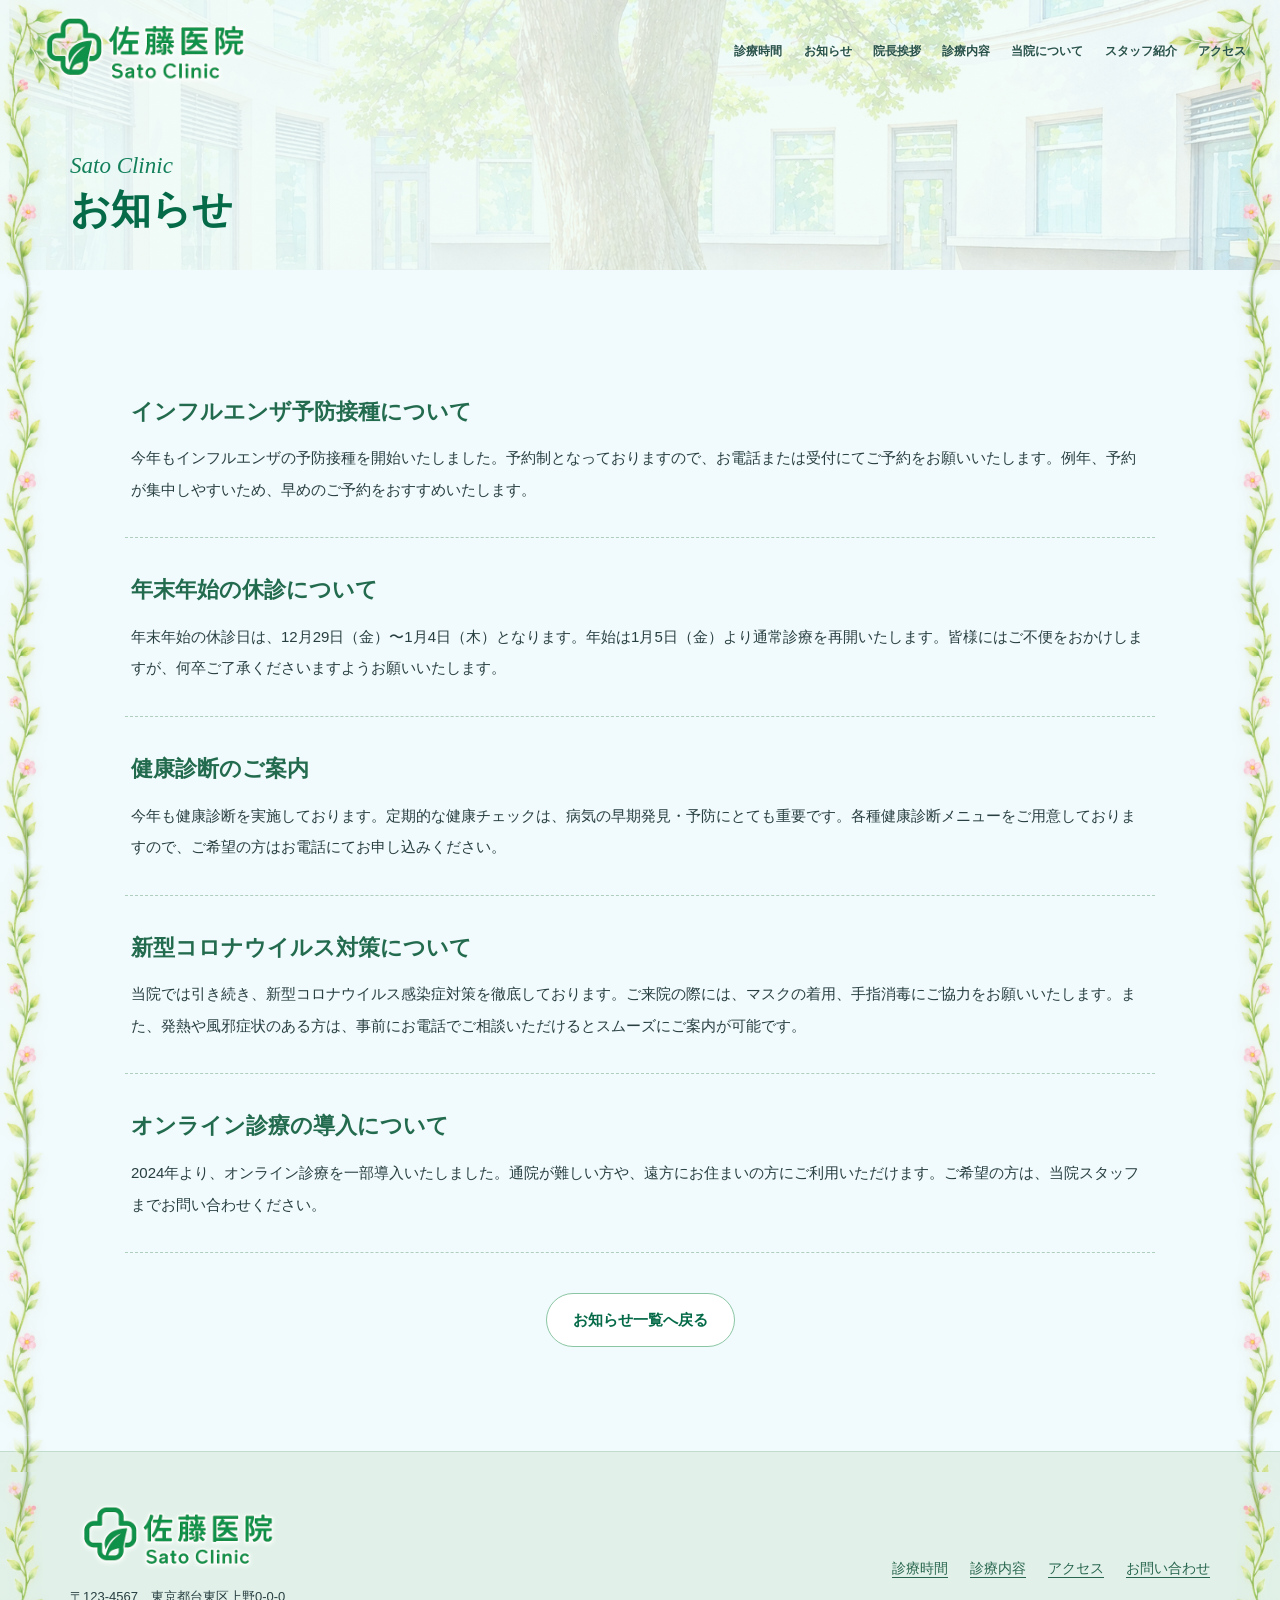
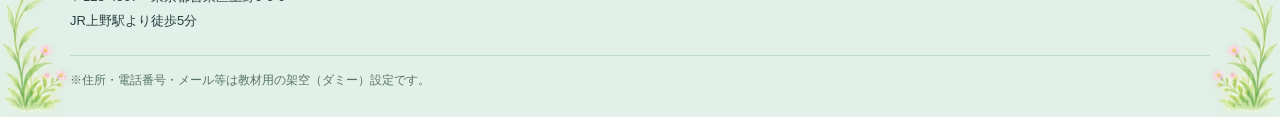
==== news.html @ 8401944d "画像の変更" ====
<!DOCTYPE html><html lang="ja"><head><meta charset="UTF-8"><meta name="viewport" content="width=device-width, initial-scale=1"><meta name="description" content="佐藤医院からのお知らせ"><title>お知らせ | 佐藤医院</title><link rel="icon" href="assets/images/clinic-logo.png" type="image/png"><link rel="stylesheet" href="css/style.css"><script src="js/main.js" defer></script></head>
<body class="page-news"><a class="skip-link" href="#main">本文へ移動</a>
<!-- ページ外側の装飾。左側の画像3枚を使用し、右側はCSSで左右反転しています。 -->
<div class="side-botanical side-botanical--left" aria-hidden="true">
  <img class="side-botanical__top" src="assets/images/side-vine-top.png" alt="">
  <span class="side-botanical__repeat"></span>
  <img class="side-botanical__bottom" src="assets/images/side-vine-bottom.png" alt="">
</div>
<div class="side-botanical side-botanical--right" aria-hidden="true">
  <img class="side-botanical__top" src="assets/images/side-vine-top.png" alt="">
  <span class="side-botanical__repeat"></span>
  <img class="side-botanical__bottom" src="assets/images/side-vine-bottom.png" alt="">
</div>
<!-- ヘッダー：名称・ナビゲーション -->
<header class="site-header" id="top">
 <div class="site-header__inner">
  <a class="brand brand--image" href="index.html#top" aria-label="佐藤医院 トップへ"><img src="assets/images/clinic-logo.png" width="500" height="150" alt="佐藤医院 Sato Clinic"></a>
  <button class="menu-toggle" type="button" aria-label="メニューを開く" aria-expanded="false" aria-controls="primary-navigation"><span></span><span></span><span></span></button>
  <nav class="primary-navigation" id="primary-navigation" aria-label="メインナビゲーション">
   <ul><li><a href="index.html#hours">診療時間</a></li>
<li><a href="index.html#news">お知らせ</a></li>
<li><a href="index.html#greeting">院長挨拶</a></li>
<li><a href="index.html#services">診療内容</a></li>
<li><a href="index.html#about">当院について</a></li>
<li><a href="index.html#staff">スタッフ紹介</a></li>
<li><a href="index.html#access">アクセス</a></li></ul>
  </nav>
 </div>
</header>
<main id="main"><div class="subpage-hero"><div class="container"><p class="subpage-hero__eyebrow">Sato Clinic</p><h1>お知らせ</h1></div></div><section class="section"><div class="container container--narrow"><article class="news-article" id="influenza"><h2>インフルエンザ予防接種について</h2><p>今年もインフルエンザの予防接種を開始いたしました。予約制となっておりますので、お電話または受付にてご予約をお願いいたします。例年、予約が集中しやすいため、早めのご予約をおすすめいたします。</p></article>
<article class="news-article" id="winter-holidays"><h2>年末年始の休診について</h2><p>年末年始の休診日は、12月29日（金）〜1月4日（木）となります。年始は1月5日（金）より通常診療を再開いたします。皆様にはご不便をおかけしますが、何卒ご了承くださいますようお願いいたします。</p></article>
<article class="news-article" id="health-checkup"><h2>健康診断のご案内</h2><p>今年も健康診断を実施しております。定期的な健康チェックは、病気の早期発見・予防にとても重要です。各種健康診断メニューをご用意しておりますので、ご希望の方はお電話にてお申し込みください。</p></article>
<article class="news-article" id="covid-19"><h2>新型コロナウイルス対策について</h2><p>当院では引き続き、新型コロナウイルス感染症対策を徹底しております。ご来院の際には、マスクの着用、手指消毒にご協力をお願いいたします。また、発熱や風邪症状のある方は、事前にお電話でご相談いただけるとスムーズにご案内が可能です。</p></article>
<article class="news-article" id="online-care"><h2>オンライン診療の導入について</h2><p>2024年より、オンライン診療を一部導入いたしました。通院が難しい方や、遠方にお住まいの方にご利用いただけます。ご希望の方は、当院スタッフまでお問い合わせください。</p></article><p class="back-link"><a href="index.html#news">お知らせ一覧へ戻る</a></p></div></section></main><!-- フッター：医院連絡先 -->
<footer class="site-footer"><div class="site-footer__inner">
  <div class="site-footer__brand"><a class="brand brand--image" href="index.html#top" aria-label="佐藤医院 トップへ"><img src="assets/images/clinic-logo.png" width="500" height="150" alt="佐藤医院 Sato Clinic"></a><p>〒123-4567　東京都台東区上野0-0-0</p><p>JR上野駅より徒歩5分</p></div>
  <div class="site-footer__links"><a href="index.html#hours">診療時間</a><a href="index.html#services">診療内容</a><a href="index.html#access">アクセス</a><a href="index.html#contact">お問い合わせ</a></div>
 </div><p class="dummy-note">※住所・電話番号・メール等は教材用の架空（ダミー）設定です。</p></footer></body></html>
---- css/style.css ----
/* =====================================================
   佐藤医院｜トップページ共通スタイル
   テーマ色や余白は :root の変数を変更してください。
   装飾は背景／擬似要素として本文レイアウトから分離しています。
   ===================================================== */

:root {
  /* カラー */
  --color-bg: #f1fafc;
  --color-white: #ffffff;
  --color-text: #283f41;
  --color-muted: #55696c;
  --color-green: #11865e;
  --color-green-deep: #056a48;
  --color-green-soft: #d4ebde;
  --color-pink: #f6d9df;
  --color-lavender: #e5def1;
  --color-border: #daeae5;
  /* 幅・間隔 */
  --content-width: 1140px;
  --narrow-width: 1030px;
  --side-padding: clamp(23px, 4.8vw, 64px);
  --section-space: clamp(66px, 7vw, 104px);
  --radius-lg: 27px;
  --radius-md: 18px;
  /* フォント */
  --font-body: "Hiragino Kaku Gothic ProN", "Hiragino Sans", "Yu Gothic", "Meiryo", sans-serif;
  --font-size-body: clamp(15px, 1.1vw, 16px);
  --font-size-heading: clamp(24px, 2.3vw, 31px);
}

*, *::before, *::after {box-sizing: border-box;}
html {scroll-behavior: smooth; scroll-padding-top: 85px;}
body {position:relative; margin: 0; background: var(--color-bg); color: var(--color-text); font-family: var(--font-body); font-size: var(--font-size-body); line-height: 1.85; overflow-x: clip;}
/* =====================================================
   左右装飾：素材3点を縦に連結し右側だけ mirror 表示
   右に別画像を指定する必要はありません。
   --border-art-width で表示幅、opacity で濃さを調整。
   ===================================================== */
.side-botanical {
  /* 参考画像の縦罫線と同じく葉・花が認識できる太さに調整。
     素材は右側に大きな透明余白があるため、実際の植物は表示幅の約3割。
     PCでは表示幅最大148px（植物部分約40px）、スマホでは48〜58px（植物部分約15px）。 */
  --border-art-width: clamp(44px, 10.2vw, 148px);
  position:absolute; top:0; bottom:0; left:0;
  width:var(--border-art-width);
  display:flex; flex-direction:column;
  z-index:5; opacity:.93; pointer-events:none;
}
.side-botanical--right {left:auto; right:0; transform:scaleX(-1);}
.side-botanical__top,.side-botanical__bottom {display:block; width:100%; height:auto; flex:none;}
.side-botanical__repeat {
  display:block; flex:1 1 0; min-height:0;
  background:url('../assets/images/side-vine-repeat.png') left top / 100% auto repeat-y;
}

a {color: inherit; text-underline-offset: 4px;}
a:hover {color: var(--color-green-deep);}
img {max-width:100%;height:auto;display:block;}
button {font: inherit;}
:focus-visible {outline: 3px solid #0d9e79;outline-offset: 4px;}
::selection {background:#bde9cc;}
.container {width:min(100% - (var(--side-padding) * 2), var(--content-width));margin-inline:auto;}
.container--narrow {max-width:var(--narrow-width);}
.skip-link {position:absolute;top:-80px;left:18px;padding:10px 16px;color:#fff;background:var(--color-green-deep);z-index:999;text-decoration:none;}
.skip-link:focus {top:8px;}

/* -----------------------------------------------------
   01 ヘッダー、ロゴ、ナビゲーション
   ----------------------------------------------------- */
.site-header {position:absolute;inset:0 0 auto 0;z-index:50;}
.site-header__inner {width:min(100% - 64px,1320px);margin-inline:auto;min-height:100px;display:flex;align-items:center;justify-content:space-between;gap:28px;}
.brand {display:inline-flex;align-items:center;gap:8px;text-decoration:none;flex:none;color:var(--color-green-deep);line-height:1.16;}
.brand img {width:58px;height:58px;filter:drop-shadow(0 1px 2px #ffffffd6);}
.brand__wordmark {display:flex;flex-direction:column;white-space:nowrap;}
.brand__wordmark strong {font-size:clamp(23px,2.3vw,31px);font-weight:800;letter-spacing:.075em;text-shadow:0 1px 3px #fff;}
.brand__wordmark small {font-family:Georgia,serif;color:var(--color-green);font-size:13px;letter-spacing:.03em;}
.primary-navigation ul {display:flex;align-items:center;gap:clamp(9px,1.35vw,21px);list-style:none;padding:0;margin:0;}
.primary-navigation a {font-size:clamp(12px,.93vw,14px);font-weight:700;color:#28524a;text-shadow:0 1px 4px #fffc;white-space:nowrap;text-decoration:none;padding:9px 2px;border-bottom:2px solid transparent;transition:color .2s,border-color .2s;}
.primary-navigation a:hover,.primary-navigation a:focus-visible {color:var(--color-green-deep);border-color:var(--color-green);}
.menu-toggle {display:none;}

/* -----------------------------------------------------
   02 ファーストビュー
   ----------------------------------------------------- */
.hero {position:relative;min-height:clamp(430px,51vw,660px);display:flex;align-items:end;background-image:linear-gradient(180deg,rgba(255,255,255,.48) 0%,transparent 29%,transparent 56%,rgba(14,70,38,.16) 100%),url('../assets/images/hospital_2_watercolor.jpg');background-size:cover;background-position:center 55%;}
.hero::after {content:"";position:absolute;left:0;right:0;bottom:-2px;height:35px;background:linear-gradient(to bottom,transparent,var(--color-bg));pointer-events:none;}
.hero__content {position:relative;z-index:2;padding-bottom:55px;}
.hero h1 {margin:0;color:var(--color-green-deep);font-size:clamp(31px,3.7vw,50px);font-weight:800;letter-spacing:.08em;line-height:1.34;text-shadow:0 2px 7px #fff, 1px 1px 1px #f1fff1;}
.hero__script {position:absolute;left:30%;bottom:clamp(142px,15vw,192px);margin:0;font:italic clamp(72px,10vw,154px)/1 Georgia,serif;color:rgba(255,255,255,.28);white-space:nowrap;text-shadow:0 0 3px #fff9;pointer-events:none;transform:rotate(-5deg);}

/* -----------------------------------------------------
   03 セクション共通・草花の見出し
   ----------------------------------------------------- */
.section {padding-block:var(--section-space);position:relative;}
.section + .section {padding-top:calc(var(--section-space) * .78);}
.section-heading {display:flex;align-items:center;justify-content:center;gap:clamp(14px,3vw,34px);font-size:var(--font-size-heading);font-weight:700;letter-spacing:.095em;text-align:center;line-height:1.35;margin:0 0 clamp(36px,5vw,56px);white-space:nowrap;color:#304d46;}
/* 横向きの草花：提供された左用・右用PNGを使用 */
.section-heading::before,.section-heading::after {
  content:""; display:block; flex:1 1 0; min-width:22px; max-width:420px;
  height:clamp(37px, 5.6vw, 78px);
  background-position:center; background-size:100% auto; background-repeat:no-repeat;
}
.section-heading::before {background-image:url('../assets/images/heading-floral-left.png');}
.section-heading::after {background-image:url('../assets/images/heading-floral-right.png');}

.section-intro {max-width:920px;margin:-8px auto 34px;font-size:16px;line-height:2;}

/* -----------------------------------------------------
   04 診療時間表：1つずつ編集可能なHTML table
   ----------------------------------------------------- */
.section--hours {padding-top:68px;}
.hours-table-wrap {overflow-x:auto;overflow-y:hidden;max-width:100%;scrollbar-color:#b2d8c4 #e8f5f0;}
.hours-table {width:100%;border-collapse:separate;border-spacing:8px 9px;table-layout:fixed;text-align:center;}
.hours-table th,.hours-table td {border:0;border-radius:10px;height:57px;vertical-align:middle;padding:5px 3px;line-height:1.2;}
.hours-table thead th {font-weight:700;color:#315147;background:var(--color-green-soft);}
.hours-table .col-time {width:24%;background:#c5e7d6;color:var(--color-green-deep);}
.hours-table .time-slot {background:var(--color-lavender);font-weight:700;color:#22724f;}
.hours-table .time-slot span,.hours-table .time-slot small {display:block;}
.hours-table .time-slot span {font-size:14px;}
.hours-table .time-slot small {font-size:clamp(11px,1vw,14px);font-weight:600;letter-spacing:-.025em;margin-top:4px;}
.hours-table .time-slot {white-space:nowrap;}
.hours-table tbody tr:nth-child(2) .time-slot {background:var(--color-pink);}
.hours-table .availability-cell.is-open {background:#d7ecdf;color:var(--color-green);font-size:25px;font-weight:800;}
.hours-table .availability-cell.is-closed {background:#f6d9df;color:#7d6671;font-size:21px;}
.hours-table .day.is-holiday,.hours-table .availability-cell.is-holiday {background:#f4dbe2;}
.hours-table .day.is-saturday,.hours-table .availability-cell.is-saturday {background:var(--color-lavender);}
.hours-table .availability-cell.is-saturday.is-open {color:var(--color-green);}
.hours-swipe-hint {display:none;}
.hours-legend {text-align:center;color:var(--color-green-deep);font-weight:800;font-size:19px;margin:28px 0 11px;}
.hours-notes {text-align:center;color:var(--color-muted);max-width:800px;margin:auto;font-size:14px;}
.hours-notes p {margin:4px 0;}

/* -----------------------------------------------------
   05 お知らせ
   ----------------------------------------------------- */
.section--news {padding-top:66px;}
.news-list {max-width:930px;margin:0 auto;padding:0;list-style:none;}
.news-list__item {border-bottom:1px dashed #c2dccd;}
.news-list__item:first-child {border-top:1px dashed #c2dccd;}
.news-list__item a {display:flex;justify-content:space-between;gap:12px;align-items:center;padding:20px 24px;color:#2e4e46;text-decoration:none;transition:background .18s,color .18s;}
.news-list__item a::before {content:"";width:12px;height:12px;flex:none;background:url('../assets/illustrations/leaf.svg') center / contain no-repeat;}
.news-list__item a:hover {background:#e4f4ed;color:var(--color-green-deep);}
.news-list__title {flex:1;font-size:17px;font-weight:600;}
.news-list__arrow {font-size:27px;line-height:1;color:#69b793;}

/* -----------------------------------------------------
   06 院長挨拶
   ----------------------------------------------------- */
.greeting-panel {display:grid;grid-template-columns:1.05fr .95fr;min-height:535px;border-radius:var(--radius-lg);overflow:hidden;background:#fff;box-shadow:0 9px 26px rgba(52,123,92,.07);}
.greeting-panel__copy {position:relative;z-index:1;padding:clamp(25px,3.3vw,45px);padding-right:15px;background:linear-gradient(90deg,#ffffff 0%,#ffffff 82%,#fffefa 100%);font-size:clamp(14px,1.06vw,16px);line-height:1.88;}
.greeting-panel__copy p {margin:0 0 17px;}
.greeting-panel__copy .signature {margin:18px 0 0;text-align:right;font-weight:700;color:#345f4e;}
.greeting-panel__photo {width:100%;height:100%;max-height:none;object-fit:cover;object-position:60% center;}

/* -----------------------------------------------------
   07 診療内容　アイコンは assets/illustrations
   ----------------------------------------------------- */
.services-grid {display:grid;grid-template-columns:repeat(2,minmax(0,1fr));column-gap:clamp(34px,5vw,85px);row-gap:55px;max-width:1030px;margin:24px auto 0;}
.service-card {text-align:center;padding:0 20px 7px;min-width:0;}
.service-card__image {width:min(100%,250px);height:220px;object-fit:contain;margin:0 auto 8px;}
.service-card h3 {font-size:clamp(19px,1.5vw,23px);margin:6px 0 16px;line-height:1.55;font-weight:700;color:#283e3e;}
.service-card p {text-align:left;margin:0;font-size:15px;line-height:1.95;}

/* -----------------------------------------------------
   08 当院について
   ----------------------------------------------------- */
.about-block {max-width:1040px;margin:auto;}
.about-block img {width:100%;aspect-ratio:16/7.5;object-fit:cover;object-position:center 57%;border-radius:var(--radius-lg);}
.about-block p {font-size:16px;line-height:2.15;margin:23px 3px 0;}

/* -----------------------------------------------------
   09 スタッフ紹介
   ----------------------------------------------------- */
.staff-feature {display:grid;grid-template-columns:280px minmax(0,1fr);max-width:940px;align-items:center;gap:55px;margin:30px auto 70px;}
.staff-image-frame {width:208px;aspect-ratio:1;border-radius:50%;position:relative;margin:0 auto 20px;filter:drop-shadow(0 7px 6px rgba(83,151,114,.08));}
/* 写真そのものはHTMLのimg。草花のみ別PNGを透過で重ねます。 */
.staff-image-frame::after {
  content:""; position:absolute; z-index:2; inset:-6% -12% -11%;
  background:url('../assets/images/staff-wreath-pink.png') center bottom / contain no-repeat;
  pointer-events:none;
}
.staff-card:nth-child(1) .staff-image-frame::after {background-image:url('../assets/images/staff-wreath-white.png');}
.staff-card:nth-child(2) .staff-image-frame::after {background-image:url('../assets/images/staff-wreath-green.png');}
.staff-card:nth-child(3) .staff-image-frame::after {background-image:url('../assets/images/staff-wreath-pink.png');}

.staff-image-frame img {width:100%;height:100%;border-radius:50%;object-fit:cover;object-position:center 37%;}
.staff-image-frame--large {width:270px;margin-bottom:10px;}
.staff-feature h3,.staff-card h3 {font-size:clamp(18px,1.5vw,21px);font-weight:800;margin:6px 0 16px;color:#254840;}
.staff-feature ul,.staff-card ul {padding-left:1.05em;margin:0;line-height:1.9;}
.staff-feature li,.staff-card li {margin-bottom:10px;}
.staff-feature li::marker,.staff-card li::marker {color:#69b789;}
.staff-grid {display:grid;grid-template-columns:repeat(3,minmax(0,1fr));gap:clamp(22px,4vw,54px);max-width:1090px;margin:auto;}
.staff-card {min-width:0;}
.staff-card h3 {font-size:18px;text-align:center;min-height:58px;}
.staff-card ul {font-size:14px;}

/* -----------------------------------------------------
   10 アクセス：推測した地図や座標は表示しない
   ----------------------------------------------------- */
.map-placeholder {position:relative;overflow:hidden;min-height:390px;max-width:1030px;margin:0 auto;border-radius:var(--radius-lg);background:linear-gradient(130deg,#f3f5e9,#e2eef0 45%,#edf1e1);border:8px solid rgba(255,255,255,.78);box-shadow:0 7px 18px #467c6330;display:flex;align-items:center;justify-content:center;}
.map-placeholder__art {position:absolute;inset:0;opacity:.62;pointer-events:none;background:repeating-linear-gradient(0deg,transparent 0 48px,#d6e5db 49px 52px,transparent 54px 89px),repeating-linear-gradient(90deg,transparent 0 52px,#d9e2d6 54px 57px,transparent 59px 98px);}
.map-placeholder__art::before {content:"";position:absolute;inset:0 35% 0 28%;background:#cdebc4;filter:blur(23px);transform:rotate(16deg);opacity:.8;}
.map-placeholder__street {position:absolute;display:block;background:#fff9;box-shadow:0 0 0 2px #e6d9a9a1;}
.map-placeholder__street--one {width:150%;height:29px;top:29%;left:-10%;transform:rotate(10deg);}
.map-placeholder__street--two {width:150%;height:23px;top:77%;left:-10%;transform:rotate(-25deg);}
.map-placeholder__street--three {height:150%;width:23px;top:-20%;left:45%;transform:rotate(22deg);}
.map-placeholder__street--four {height:150%;width:23px;top:-20%;left:74%;transform:rotate(-18deg);}
.map-placeholder__message {position:relative;z-index:1;display:flex;flex-direction:column;align-items:center;gap:8px;text-align:center;padding:30px 44px;background:#ffffffee;border:1px solid #d6e5dd;border-radius:20px;box-shadow:0 12px 24px #66847730;}
.map-placeholder__message strong {font-size:23px;color:#2a5d4b;}
.map-placeholder__message small {font-size:13px;color:#587169;}
.map-placeholder__pin {width:30px;height:30px;background:#de686f;border:6px solid #e88389;border-radius:50% 50% 50% 0;transform:rotate(-45deg);position:relative;}
.map-placeholder__pin::after {content:"";position:absolute;inset:5px;background:white;border-radius:50%;}
.access-details {max-width:950px;margin:37px auto 0;display:grid;grid-template-columns:1.1fr .9fr;gap:34px;}
.access-details h3 {margin:0 0 13px;font-size:20px;color:#285b47;}
.access-details p,.contact-panel p {margin:3px 0;font-size:15px;}
.access-details__notice {padding-top:14px;color:var(--color-muted);}
.contact-panel {border-left:1px solid #bedaca;padding-left:35px;}
.contact-panel a {color:var(--color-green-deep);}

/* -----------------------------------------------------
   11 診療科目・関連写真
   ----------------------------------------------------- */
.section--hours-bottom {padding-top:65px;}
.section--departments {padding-top:64px;padding-bottom:95px;}
.department-list {display:flex;flex-wrap:wrap;justify-content:center;gap:5px 15px;max-width:900px;list-style:none;padding:0;margin:-2px auto 40px;font-weight:800;color:#2d4f45;font-size:clamp(15px,1.45vw,18px);text-align:center;}
.department-list li+li::before {content:"・";margin-right:12px;color:var(--color-green);}
.photo-gallery {max-width:900px;margin:0 auto;display:grid;grid-template-columns:repeat(2,minmax(0,1fr));gap:17px 34px;}
.photo-gallery img {width:100%;height:230px;object-fit:cover;border-radius:120px 120px 90px 90px / 105px 105px 70px 70px;box-shadow:0 5px 16px #6ca88b17;}
.photo-gallery img:nth-child(even) {transform:translateY(25px);}
.department-message {margin:56px 0 0;text-align:center;font-size:15px;}

/* -----------------------------------------------------
   12 フッター、ニュース詳細ページ
   ----------------------------------------------------- */
.site-footer {padding:52px var(--side-padding) 25px;background:#e1f1e9;border-top:1px solid #c1dccc;position:relative;z-index:2;}
.site-footer__inner {max-width:var(--content-width);margin:auto;display:flex;justify-content:space-between;gap:28px;}
.site-footer__brand .brand {margin-bottom:15px;}
.site-footer__brand .brand img {width:43px;height:43px;}
.site-footer__brand .brand strong {font-size:22px;}
.site-footer__brand .brand small {font-size:11px;}
.site-footer__brand p {margin:0;font-size:13px;}
.site-footer__links {display:flex;flex-wrap:wrap;gap:10px 22px;align-content:center;justify-content:end;font-size:14px;}
.site-footer__links a {color:#28654d;}
.dummy-note {max-width:var(--content-width);margin:22px auto 0;padding-top:13px;border-top:1px solid #bfddcd;font-size:12px;color:#577365;}
.subpage-hero {min-height:270px;display:flex;align-items:end;background-image:linear-gradient(90deg,#effbf8ec,#ecfbf6ab),url('../assets/images/hospital_2_watercolor.jpg');background-size:cover;background-position:center 41%;}
.subpage-hero .container {padding-bottom:35px;}
.subpage-hero h1 {color:var(--color-green-deep);font-size:40px;line-height:1.3;margin:0;}
.subpage-hero__eyebrow {margin:0 0 4px;font:italic 23px Georgia,serif;color:#13805b;}
.news-article {padding:32px 6px;border-bottom:1px dashed #afcebe;scroll-margin-top:15px;}
.news-article h2 {font-size:22px;color:#236b4e;margin:0 0 10px;}
.news-article p {margin:0;line-height:2.1;}
.back-link {text-align:center;margin-top:40px;}
.back-link a {display:inline-block;border:1px solid #8bc6a4;padding:12px 26px;border-radius:99px;background:#fff;color:var(--color-green-deep);font-weight:700;text-decoration:none;}

/* -----------------------------------------------------
   13 タブレット
   ----------------------------------------------------- */
@media (max-width:1090px) {
  .site-header__inner {width:calc(100% - 48px);}
  .brand img {width:48px;height:48px;}
  .brand__wordmark strong {font-size:24px;}
  .brand__wordmark small {font-size:11px;}
  .primary-navigation ul {gap:10px;}
  .primary-navigation a {font-size:12px;}
  .greeting-panel {min-height:580px;}
  .greeting-panel__copy {font-size:14px;}
}
@media (max-width:850px) {
  :root {--side-padding:48px;--section-space:68px;}
  .site-header__inner {min-height:80px;}
  .menu-toggle {position:relative;display:flex;flex-direction:column;align-items:center;justify-content:center;gap:6px;width:48px;height:48px;z-index:2;border:1px solid #8bc4a7;border-radius:12px;background:#fffffff2;color:#1a6e4c;cursor:pointer;box-shadow:0 1px 7px #236c3920;}
  .menu-toggle span {display:block;width:22px;height:2px;background:currentColor;border-radius:2px;transition:transform .2s,opacity .2s;}
  .menu-toggle[aria-expanded="true"] span:nth-child(1) {transform:translateY(8px) rotate(45deg);}
  .menu-toggle[aria-expanded="true"] span:nth-child(2) {opacity:0;}
  .menu-toggle[aria-expanded="true"] span:nth-child(3) {transform:translateY(-8px) rotate(-45deg);}
  .primary-navigation {position:absolute;top:76px;left:var(--side-padding);right:var(--side-padding);padding:10px 18px;background:#fffffffa;border:1px solid #c8e5d5;border-radius:18px;box-shadow:0 12px 28px #266d4840;display:none;}
  .primary-navigation.is-open {display:block;}
  .primary-navigation ul {display:flex;flex-direction:column;align-items:stretch;gap:0;}
  .primary-navigation li+li {border-top:1px solid #e5f1e9;}
  .primary-navigation a {display:block;padding:11px 4px;font-size:15px;text-shadow:none;}
  .hero {min-height:500px;}
  .hero__script {font-size:88px;left:14%;bottom:155px;}
  .greeting-panel {grid-template-columns:1.13fr .87fr;}
  .greeting-panel__copy {padding:25px;font-size:13px;}
  .staff-feature {grid-template-columns:240px 1fr;gap:27px;}
  .staff-image-frame--large {width:230px;}
  .staff-grid {gap:25px;}
  .staff-card .staff-image-frame {width:170px;}
}

/* -----------------------------------------------------
   14 スマートフォン
   ----------------------------------------------------- */
@media (max-width:640px) {
  :root {--side-padding:29px;--section-space:63px;--font-size-body:15px;}
  .site-header__inner {width:calc(100% - 42px);min-height:78px;}
  .brand {gap:5px;}
  .brand img {width:43px;height:43px;}
  .brand__wordmark strong {font-size:21px;}
  .brand__wordmark small {font-size:10px;}
  .primary-navigation {left:22px;right:22px;}
  .hero {min-height:440px;background-position:49% center;}
  .hero__content {padding-bottom:44px;}
  .hero h1 {font-size:clamp(27px,7.2vw,37px);max-width:390px;}
  .hero__script {font-size:clamp(48px,14vw,78px);bottom:140px;left:17%;}
  .section-heading {font-size:24px;gap:10px;margin-bottom:30px;}
  .section-heading::before,.section-heading::after {height:24px;}
  .section {padding-block:var(--section-space);}
  .section--hours {padding-top:49px;}
  .hours-table {min-width:495px;border-spacing:5px 7px;}
  .hours-table th,.hours-table td {height:48px;border-radius:8px;}
  .hours-table .col-time {width:126px;}
  .hours-table .time-slot span {font-size:13px;}
  .hours-table .time-slot small {font-size:12px;}
  .hours-table .availability-cell.is-open {font-size:21px;}
  .hours-table .availability-cell.is-closed {font-size:18px;}
  .hours-swipe-hint {display:block;margin:3px 5px 0;text-align:right;font-size:12px;color:#496f60;}
.hours-legend {font-size:17px;}
  .hours-notes {font-size:12px;line-height:1.7;}
  .section--news {padding-top:55px;}
  .news-list__item a {padding:14px 8px;}
  .news-list__title {font-size:15px;}
  .news-list__item a::before {width:10px;height:10px;}
  .greeting-panel {display:flex;flex-direction:column;background:#fff;min-height:auto;}
  .greeting-panel__photo {order:0;width:100%;height:auto;aspect-ratio:16/10;object-fit:cover;object-position:center 45%;}
  .greeting-panel__copy {order:1;padding:23px 21px 25px;font-size:14px;line-height:1.92;}
  .greeting-panel__copy p {margin-bottom:14px;}
  .section-intro {font-size:14px;margin-bottom:28px;}
  .services-grid {grid-template-columns:1fr;row-gap:40px;}
  .service-card {padding:0 6px;}
  .service-card__image {height:180px;width:220px;}
  .service-card h3 {font-size:19px;margin-bottom:9px;}
  .service-card p {font-size:14px;}
  .about-block img {aspect-ratio:4/3;}
  .about-block p {font-size:14px;line-height:2;}
  .staff-feature {display:block;margin:20px auto 48px;}
  .staff-image-frame--large {width:220px;}
  .staff-feature .staff-copy h3 {text-align:center;}
  .staff-feature ul {font-size:14px;}
  .staff-grid {grid-template-columns:1fr;gap:37px;}
  .staff-card .staff-image-frame {width:192px;}
  .staff-card h3 {min-height:0;margin:12px 0;}
  .staff-card ul {font-size:14px;}
  .map-placeholder {min-height:300px;}
  .map-placeholder__message {padding:24px 20px;margin:12px;}
  .map-placeholder__message strong {font-size:19px;}
  .map-placeholder__message small {font-size:12px;}
  .access-details {grid-template-columns:1fr;gap:24px;}
  .access-details h3 {font-size:18px;}
  .access-details p,.contact-panel p {font-size:14px;}
  .contact-panel {border-left:0;border-top:1px solid #bedaca;padding:23px 0 0;}
  .department-list {display:block;font-size:15px;line-height:2;}
  .department-list li+li::before {content:none;}
  .photo-gallery {gap:10px;}
  .photo-gallery img {height:155px;border-radius:55px;}
  .photo-gallery img:nth-child(even) {transform:translateY(12px);}
  .department-message {font-size:13px;margin-top:32px;}
  .site-footer__inner {display:block;}
  .site-footer__links {justify-content:start;margin-top:18px;}
  .subpage-hero {min-height:225px;}
  .subpage-hero h1 {font-size:32px;}
  .news-article {padding:28px 0;}
  .news-article h2 {font-size:19px;}
  .news-article p {font-size:14px;}
}
@media (max-width:360px) {
 :root {--side-padding:22px;}
 .brand__wordmark strong {font-size:19px;}
 .hero h1 {font-size:27px;}
 .section-heading {font-size:21px;}
 .photo-gallery img {height:130px;}
}
@media (prefers-reduced-motion:reduce) {
 html {scroll-behavior:auto;}
 *,*::before,*::after {transition-duration:0s !important;animation-duration:0s !important;}
}

/* =====================================================
   添付ロゴ（clinic-logo.png）：文字を重ね書きせず1枚のロゴを表示
   ===================================================== */
.brand--image {display:inline-flex; align-items:center; min-width:0;}
.brand--image img {width:clamp(195px, 18vw, 250px); height:auto; filter:drop-shadow(0 1px 2px #ffffffe8);}
.site-footer__brand .brand--image img {width:220px; height:auto;}
@media (max-width:1090px) {
  .brand--image img {width:190px; height:auto;}
}
@media (max-width:640px) {
  /* 横幅390pxで約52px。葉と花が判別できるサイズを維持。 */
  .side-botanical {--border-art-width:clamp(48px, 13.3vw, 58px); opacity:.95;}
  .brand--image img {width:175px; height:auto;}
  .section-heading::before,.section-heading::after {height:37px;}
  .site-footer__brand .brand--image img {width:190px;}
}
@media (max-width:350px) {
  .side-botanical {--border-art-width:48px;}
  .brand--image img {width:160px;}
  .section-heading::before,.section-heading::after {min-width:16px; height:31px;}
}
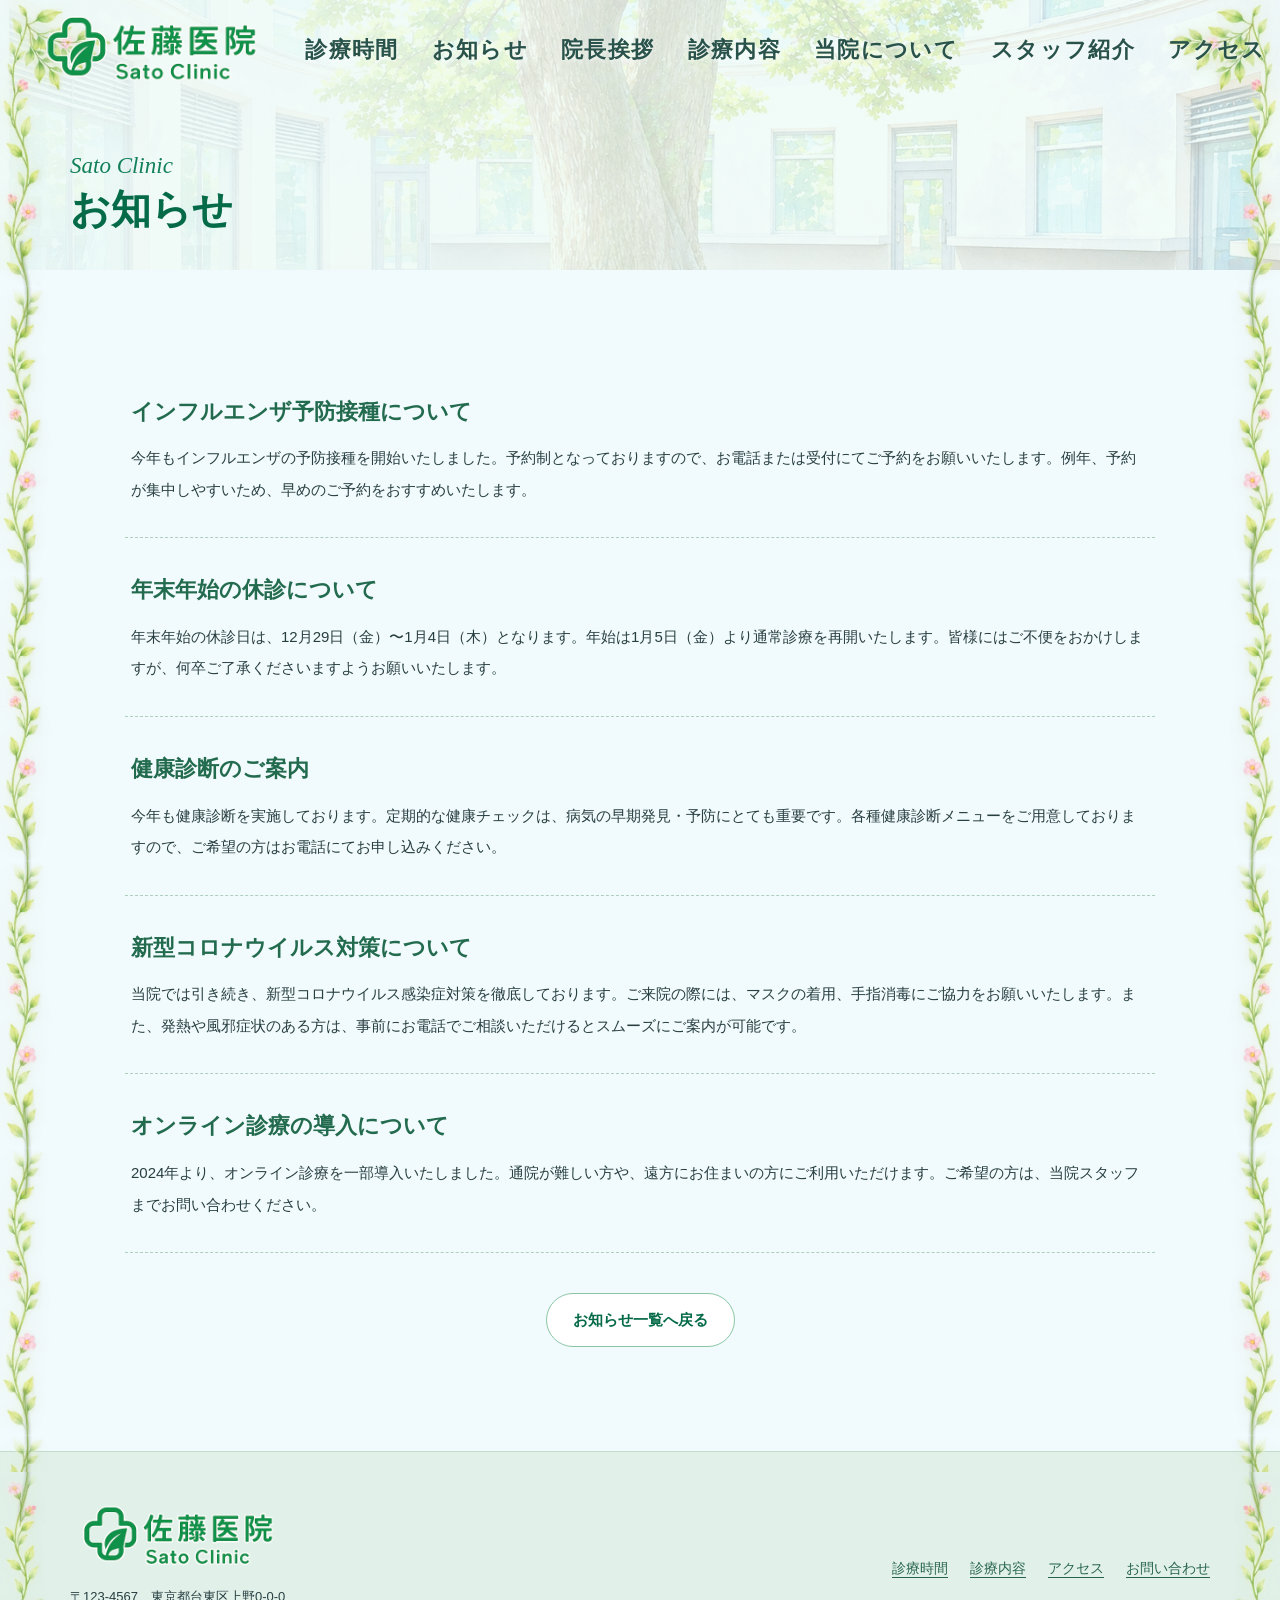
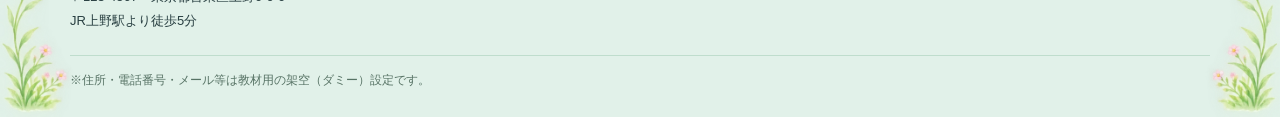
==== commit f02c05a4: "軽量化" ====
--- a/news.html
+++ b/news.html
@@ -2,14 +2,14 @@
 <body class="page-news"><a class="skip-link" href="#main">本文へ移動</a>
 <!-- ページ外側の装飾。左側の画像3枚を使用し、右側はCSSで左右反転しています。 -->
 <div class="side-botanical side-botanical--left" aria-hidden="true">
-  <img class="side-botanical__top" src="assets/images/side-vine-top.png" alt="">
+  <img class="side-botanical__top" src="assets/images/side-vine-top.webp" alt="">
   <span class="side-botanical__repeat"></span>
-  <img class="side-botanical__bottom" src="assets/images/side-vine-bottom.png" alt="">
+  <img class="side-botanical__bottom" src="assets/images/side-vine-bottom.webp" alt="">
 </div>
 <div class="side-botanical side-botanical--right" aria-hidden="true">
-  <img class="side-botanical__top" src="assets/images/side-vine-top.png" alt="">
+  <img class="side-botanical__top" src="assets/images/side-vine-top.webp" alt="">
   <span class="side-botanical__repeat"></span>
-  <img class="side-botanical__bottom" src="assets/images/side-vine-bottom.png" alt="">
+  <img class="side-botanical__bottom" src="assets/images/side-vine-bottom.webp" alt="">
 </div>
 <!-- ヘッダー：名称・ナビゲーション -->
 <header class="site-header" id="top">
--- a/css/style.css
+++ b/css/style.css
@@ -30,7 +30,7 @@
 }
 
 *, *::before, *::after {box-sizing: border-box;}
-html {scroll-behavior: smooth; scroll-padding-top: 85px;}
+html {scroll-behavior: smooth; scroll-padding-top: 110px;}
 body {position:relative; margin: 0; background: var(--color-bg); color: var(--color-text); font-family: var(--font-body); font-size: var(--font-size-body); line-height: 1.85; overflow-x: clip;}
 /* =====================================================
    左右装飾：素材3点を縦に連結し右側だけ mirror 表示
@@ -51,7 +51,7 @@
 .side-botanical__top,.side-botanical__bottom {display:block; width:100%; height:auto; flex:none;}
 .side-botanical__repeat {
   display:block; flex:1 1 0; min-height:0;
-  background:url('../assets/images/side-vine-repeat.png') left top / 100% auto repeat-y;
+  background:url('../assets/images/side-vine-repeat.webp') left top / 100% auto repeat-y;
 }
 
 a {color: inherit; text-underline-offset: 4px;}
@@ -68,16 +68,40 @@
 /* -----------------------------------------------------
    01 ヘッダー、ロゴ、ナビゲーション
    ----------------------------------------------------- */
-.site-header {position:absolute;inset:0 0 auto 0;z-index:50;}
+.site-header {position:sticky;top:0;z-index:50;margin-bottom:-100px;transition:background-color .25s,backdrop-filter .25s;}
+.site-header.is-past-hero {background:rgba(241,250,252,.72);backdrop-filter:blur(6px);}
 .site-header__inner {width:min(100% - 64px,1320px);margin-inline:auto;min-height:100px;display:flex;align-items:center;justify-content:space-between;gap:28px;}
 .brand {display:inline-flex;align-items:center;gap:8px;text-decoration:none;flex:none;color:var(--color-green-deep);line-height:1.16;}
 .brand img {width:58px;height:58px;filter:drop-shadow(0 1px 2px #ffffffd6);}
 .brand__wordmark {display:flex;flex-direction:column;white-space:nowrap;}
 .brand__wordmark strong {font-size:clamp(23px,2.3vw,31px);font-weight:800;letter-spacing:.075em;text-shadow:0 1px 3px #fff;}
 .brand__wordmark small {font-family:Georgia,serif;color:var(--color-green);font-size:13px;letter-spacing:.03em;}
-.primary-navigation ul {display:flex;align-items:center;gap:clamp(9px,1.35vw,21px);list-style:none;padding:0;margin:0;}
-.primary-navigation a {font-size:clamp(12px,.93vw,14px);font-weight:700;color:#28524a;text-shadow:0 1px 4px #fffc;white-space:nowrap;text-decoration:none;padding:9px 2px;border-bottom:2px solid transparent;transition:color .2s,border-color .2s;}
+.primary-navigation ul {display:flex;align-items:center;gap:clamp(24px,calc(1.5vw + 10px),34px);list-style:none;padding:0;margin:0;}
+.primary-navigation a {font-size:22px;font-weight:700;letter-spacing:.06em;color:#28524a;text-shadow:0 1px 4px #fffc;white-space:nowrap;text-decoration:none;padding:9px 2px;border-bottom:2px solid transparent;transition:color .2s,border-color .2s;}
 .primary-navigation a:hover,.primary-navigation a:focus-visible {color:var(--color-green-deep);border-color:var(--color-green);}
+.nav-access {position:relative;}
+.nav-access__preview {position:absolute;top:100%;right:0;z-index:5;display:grid;grid-template-columns:minmax(180px,230px) minmax(230px,1fr);gap:18px;width:min(520px,calc(100vw - 32px));padding:16px;background:#fffffffa;border:1px solid #c8e5d5;border-radius:16px;box-shadow:0 12px 28px #266d4840;opacity:0;visibility:hidden;transform:translateY(8px);transition:opacity .18s,transform .18s,visibility .18s;}
+.nav-access:hover .nav-access__preview,.nav-access:focus-within .nav-access__preview {opacity:1;visibility:visible;transform:translateY(0);}
+.nav-access__preview > img {width:100%;height:100%;min-height:145px;object-fit:cover;border-radius:10px;}
+.nav-access__contact h2 {margin:0 0 8px;font-size:18px;color:#285b47;}
+.nav-access__contact p {margin:4px 0;font-size:14px;line-height:1.55;overflow-wrap:anywhere;}
+.nav-access__contact a {font-size:inherit;letter-spacing:normal;color:var(--color-green-deep);text-shadow:none;white-space:normal;text-decoration:underline;padding:0;border:0;}
+.nav-hours,.nav-services {position:relative;}
+.nav-hours__preview,.nav-services__preview {position:absolute;top:100%;left:0;z-index:5;padding:16px;background:#fffffffa;border:1px solid #c8e5d5;border-radius:16px;box-shadow:0 12px 28px #266d4840;opacity:0;visibility:hidden;transform:translateY(8px);transition:opacity .18s,transform .18s,visibility .18s;}
+.nav-hours__preview {width:min(620px,calc(100vw - 32px));}
+.nav-services__preview {width:300px;}
+.nav-hours:hover .nav-hours__preview,.nav-hours:focus-within .nav-hours__preview,.nav-services:hover .nav-services__preview,.nav-services:focus-within .nav-services__preview {opacity:1;visibility:visible;transform:translateY(0);}
+.nav-hours__preview h2,.nav-services__preview h2 {margin:0 0 10px;font-size:18px;color:#285b47;}
+.nav-hours__table-wrap {overflow-x:auto;}
+.nav-hours__table {width:100%;border-collapse:separate;border-spacing:3px;table-layout:fixed;text-align:center;font-size:12px;line-height:1.4;}
+.nav-hours__table th,.nav-hours__table td {padding:6px 3px;border-radius:6px;background:#e8f4ec;}
+.nav-hours__table thead th {background:#d4ebde;color:#315147;}
+.nav-hours__table tbody th {background:#e5def1;}
+.nav-hours__table td:nth-child(5),.nav-hours__table td:last-child {background:#f6dfe3;}
+.nav-hours__preview p {margin:8px 0 0;font-size:12px;color:#55696c;}
+.nav-services__preview ul {display:grid;gap:4px;list-style:none;padding:0;margin:0;}
+.nav-services__preview li a {display:block;padding:8px 6px;border:0;border-radius:6px;font-size:15px;letter-spacing:normal;line-height:1.5;text-shadow:none;white-space:normal;}
+.nav-services__preview li a:hover,.nav-services__preview li a:focus-visible {background:#e8f4ec;}
 .menu-toggle {display:none;}
 
 /* -----------------------------------------------------
@@ -87,14 +111,27 @@
 .hero::after {content:"";position:absolute;left:0;right:0;bottom:-2px;height:35px;background:linear-gradient(to bottom,transparent,var(--color-bg));pointer-events:none;}
 .hero__content {position:relative;z-index:2;padding-bottom:55px;}
 .hero h1 {margin:0;color:var(--color-green-deep);font-size:clamp(31px,3.7vw,50px);font-weight:800;letter-spacing:.08em;line-height:1.34;text-shadow:0 2px 7px #fff, 1px 1px 1px #f1fff1;}
-.hero__script {position:absolute;left:30%;bottom:clamp(142px,15vw,192px);margin:0;font:italic clamp(72px,10vw,154px)/1 Georgia,serif;color:rgba(255,255,255,.28);white-space:nowrap;text-shadow:0 0 3px #fff9;pointer-events:none;transform:rotate(-5deg);}
+.hero h1 span {display:inline-block;animation:hero-title-wave 2.25s ease-in-out infinite;}
+.hero h1 span:nth-child(2) {animation-delay:.12s;}
+.hero h1 span:nth-child(3) {animation-delay:.24s;}
+.hero h1 span:nth-child(4) {animation-delay:.36s;}
+.hero h1 span:nth-child(5) {animation-delay:.48s;}
+.hero h1 span:nth-child(6) {animation-delay:.60s;}
+.hero h1 span:nth-child(7) {animation-delay:.72s;}
+.hero h1 span:nth-child(8) {animation-delay:.84s;}
+.hero h1 span:nth-child(9) {animation-delay:.96s;}
+@keyframes hero-title-wave {
+  0%,100% {transform:translateY(0);}
+  50% {transform:translateY(-10px);}
+}
+.hero__script {position:absolute;left:30%;bottom:clamp(142px,15vw,192px);margin:0;font:clamp(144px,20vw,308px)/1 "Waterfall",cursive;color:rgba(255,255,255,.28);white-space:nowrap;text-shadow:0 0 3px #fff9;pointer-events:none;transform:rotate(-5deg);}
 
 /* -----------------------------------------------------
    03 セクション共通・草花の見出し
    ----------------------------------------------------- */
 .section {padding-block:var(--section-space);position:relative;}
 .section + .section {padding-top:calc(var(--section-space) * .78);}
-.section-heading {display:flex;align-items:center;justify-content:center;gap:clamp(14px,3vw,34px);font-size:var(--font-size-heading);font-weight:700;letter-spacing:.095em;text-align:center;line-height:1.35;margin:0 0 clamp(36px,5vw,56px);white-space:nowrap;color:#304d46;}
+.section-heading {display:flex;align-items:center;justify-content:center;gap:clamp(10px,1.5vw,18px);font-size:var(--font-size-heading);font-weight:700;letter-spacing:.095em;text-align:center;line-height:1.35;margin:0 0 clamp(36px,5vw,56px);white-space:nowrap;color:#304d46;}
 /* 横向きの草花：提供された左用・右用PNGを使用 */
 .section-heading::before,.section-heading::after {
   content:""; display:block; flex:1 1 0; min-width:22px; max-width:420px;
@@ -103,6 +140,9 @@
 }
 .section-heading::before {background-image:url('../assets/images/heading-floral-left.png');}
 .section-heading::after {background-image:url('../assets/images/heading-floral-right.png');}
+@media (min-width:851px) {
+  .section-heading {gap:20px;}
+}
 
 .section-intro {max-width:920px;margin:-8px auto 34px;font-size:16px;line-height:2;}
 
@@ -112,22 +152,24 @@
 .section--hours {padding-top:68px;}
 .hours-table-wrap {overflow-x:auto;overflow-y:hidden;max-width:100%;scrollbar-color:#b2d8c4 #e8f5f0;}
 .hours-table {width:100%;border-collapse:separate;border-spacing:8px 9px;table-layout:fixed;text-align:center;}
-.hours-table th,.hours-table td {border:0;border-radius:10px;height:57px;vertical-align:middle;padding:5px 3px;line-height:1.2;}
+.hours-table th,.hours-table td {border:0;border-radius:10px;height:86px;vertical-align:middle;padding:5px 3px;line-height:1.2;font-size:1.5em;}
 .hours-table thead th {font-weight:700;color:#315147;background:var(--color-green-soft);}
 .hours-table .col-time {width:24%;background:#c5e7d6;color:var(--color-green-deep);}
 .hours-table .time-slot {background:var(--color-lavender);font-weight:700;color:#22724f;}
 .hours-table .time-slot span,.hours-table .time-slot small {display:block;}
-.hours-table .time-slot span {font-size:14px;}
-.hours-table .time-slot small {font-size:clamp(11px,1vw,14px);font-weight:600;letter-spacing:-.025em;margin-top:4px;}
+.hours-table .time-slot span {font-size:21px;}
+.hours-table .time-slot small {font-size:clamp(16.5px,1.5vw,21px);font-weight:600;letter-spacing:-.025em;margin-top:4px;}
 .hours-table .time-slot {white-space:nowrap;}
 .hours-table tbody tr:nth-child(2) .time-slot {background:var(--color-pink);}
-.hours-table .availability-cell.is-open {background:#d7ecdf;color:var(--color-green);font-size:25px;font-weight:800;}
-.hours-table .availability-cell.is-closed {background:#f6d9df;color:#7d6671;font-size:21px;}
+.hours-table .availability-cell.is-open {background:#d7ecdf;color:var(--color-green);font-weight:800;}
+.hours-table .availability-cell.is-closed {background:#f6d9df;color:#7d6671;font-size:31.5px;}
+.hours-open-icon {display:block;width:30px;height:37.5px;object-fit:contain;margin:0 auto;}
 .hours-table .day.is-holiday,.hours-table .availability-cell.is-holiday {background:#f4dbe2;}
 .hours-table .day.is-saturday,.hours-table .availability-cell.is-saturday {background:var(--color-lavender);}
 .hours-table .availability-cell.is-saturday.is-open {color:var(--color-green);}
 .hours-swipe-hint {display:none;}
-.hours-legend {text-align:center;color:var(--color-green-deep);font-weight:800;font-size:19px;margin:28px 0 11px;}
+.hours-legend {display:flex;align-items:center;justify-content:center;gap:.45em;color:var(--color-green-deep);font-weight:800;font-size:19px;margin:28px 0 11px;}
+.hours-legend__open {display:inline-flex;align-items:center;}
 .hours-notes {text-align:center;color:var(--color-muted);max-width:800px;margin:auto;font-size:14px;}
 .hours-notes p {margin:4px 0;}
 
@@ -174,17 +216,20 @@
    ----------------------------------------------------- */
 .staff-feature {display:grid;grid-template-columns:280px minmax(0,1fr);max-width:940px;align-items:center;gap:55px;margin:30px auto 70px;}
 .staff-image-frame {width:208px;aspect-ratio:1;border-radius:50%;position:relative;margin:0 auto 20px;filter:drop-shadow(0 7px 6px rgba(83,151,114,.08));}
-/* 写真そのものはHTMLのimg。草花のみ別PNGを透過で重ねます。 */
+/* 写真そのものはHTMLのimg。草花のみ別画像を透過で重ねます。 */
 .staff-image-frame::after {
   content:""; position:absolute; z-index:2; inset:-6% -12% -11%;
-  background:url('../assets/images/staff-wreath-pink.png') center bottom / contain no-repeat;
+  background:url('../assets/images/staff-wreath-pink.webp') center bottom / contain no-repeat;
   pointer-events:none;
 }
 .staff-card:nth-child(1) .staff-image-frame::after {background-image:url('../assets/images/staff-wreath-white.png');}
-.staff-card:nth-child(2) .staff-image-frame::after {background-image:url('../assets/images/staff-wreath-green.png');}
-.staff-card:nth-child(3) .staff-image-frame::after {background-image:url('../assets/images/staff-wreath-pink.png');}
+.staff-card:nth-child(2) .staff-image-frame::after {background-image:url('../assets/images/staff-wreath-green.webp');}
+.staff-card:nth-child(3) .staff-image-frame::after {background-image:url('../assets/images/staff-wreath-pink.webp');}
 
 .staff-image-frame img {width:100%;height:100%;border-radius:50%;object-fit:cover;object-position:center 37%;}
+.staff-image-frame--director img {object-position:89% 37%;}
+.staff-image-frame--nurse-manager img {object-position:100% 37%;}
+.staff-image-frame--office-staff img {object-position:0 37%;}
 .staff-image-frame--large {width:270px;margin-bottom:10px;}
 .staff-feature h3,.staff-card h3 {font-size:clamp(18px,1.5vw,21px);font-weight:800;margin:6px 0 16px;color:#254840;}
 .staff-feature ul,.staff-card ul {padding-left:1.05em;margin:0;line-height:1.9;}
@@ -196,21 +241,10 @@
 .staff-card ul {font-size:14px;}
 
 /* -----------------------------------------------------
-   10 アクセス：推測した地図や座標は表示しない
-   ----------------------------------------------------- */
-.map-placeholder {position:relative;overflow:hidden;min-height:390px;max-width:1030px;margin:0 auto;border-radius:var(--radius-lg);background:linear-gradient(130deg,#f3f5e9,#e2eef0 45%,#edf1e1);border:8px solid rgba(255,255,255,.78);box-shadow:0 7px 18px #467c6330;display:flex;align-items:center;justify-content:center;}
-.map-placeholder__art {position:absolute;inset:0;opacity:.62;pointer-events:none;background:repeating-linear-gradient(0deg,transparent 0 48px,#d6e5db 49px 52px,transparent 54px 89px),repeating-linear-gradient(90deg,transparent 0 52px,#d9e2d6 54px 57px,transparent 59px 98px);}
-.map-placeholder__art::before {content:"";position:absolute;inset:0 35% 0 28%;background:#cdebc4;filter:blur(23px);transform:rotate(16deg);opacity:.8;}
-.map-placeholder__street {position:absolute;display:block;background:#fff9;box-shadow:0 0 0 2px #e6d9a9a1;}
-.map-placeholder__street--one {width:150%;height:29px;top:29%;left:-10%;transform:rotate(10deg);}
-.map-placeholder__street--two {width:150%;height:23px;top:77%;left:-10%;transform:rotate(-25deg);}
-.map-placeholder__street--three {height:150%;width:23px;top:-20%;left:45%;transform:rotate(22deg);}
-.map-placeholder__street--four {height:150%;width:23px;top:-20%;left:74%;transform:rotate(-18deg);}
-.map-placeholder__message {position:relative;z-index:1;display:flex;flex-direction:column;align-items:center;gap:8px;text-align:center;padding:30px 44px;background:#ffffffee;border:1px solid #d6e5dd;border-radius:20px;box-shadow:0 12px 24px #66847730;}
-.map-placeholder__message strong {font-size:23px;color:#2a5d4b;}
-.map-placeholder__message small {font-size:13px;color:#587169;}
-.map-placeholder__pin {width:30px;height:30px;background:#de686f;border:6px solid #e88389;border-radius:50% 50% 50% 0;transform:rotate(-45deg);position:relative;}
-.map-placeholder__pin::after {content:"";position:absolute;inset:5px;background:white;border-radius:50%;}
+   10 アクセス
+   ----------------------------------------------------- */
+.access-map {overflow:hidden;max-width:1030px;margin:0 auto;border:8px solid rgba(255,255,255,.78);border-radius:var(--radius-lg);box-shadow:0 7px 18px #467c6330;background:#fff;}
+.access-map img {width:100%;height:auto;}
 .access-details {max-width:950px;margin:37px auto 0;display:grid;grid-template-columns:1.1fr .9fr;gap:34px;}
 .access-details h3 {margin:0 0 13px;font-size:20px;color:#285b47;}
 .access-details p,.contact-panel p {margin:3px 0;font-size:15px;}
@@ -226,8 +260,7 @@
 .department-list {display:flex;flex-wrap:wrap;justify-content:center;gap:5px 15px;max-width:900px;list-style:none;padding:0;margin:-2px auto 40px;font-weight:800;color:#2d4f45;font-size:clamp(15px,1.45vw,18px);text-align:center;}
 .department-list li+li::before {content:"・";margin-right:12px;color:var(--color-green);}
 .photo-gallery {max-width:900px;margin:0 auto;display:grid;grid-template-columns:repeat(2,minmax(0,1fr));gap:17px 34px;}
-.photo-gallery img {width:100%;height:230px;object-fit:cover;border-radius:120px 120px 90px 90px / 105px 105px 70px 70px;box-shadow:0 5px 16px #6ca88b17;}
-.photo-gallery img:nth-child(even) {transform:translateY(25px);}
+.photo-gallery img {width:100%;height:230px;object-fit:cover;border-radius:40px;box-shadow:0 5px 16px #6ca88b17;}
 .department-message {margin:56px 0 0;text-align:center;font-size:15px;}
 
 /* -----------------------------------------------------
@@ -261,13 +294,33 @@
   .brand img {width:48px;height:48px;}
   .brand__wordmark strong {font-size:24px;}
   .brand__wordmark small {font-size:11px;}
-  .primary-navigation ul {gap:10px;}
-  .primary-navigation a {font-size:12px;}
+  .primary-navigation ul {gap:0;}
   .greeting-panel {min-height:580px;}
   .greeting-panel__copy {font-size:14px;}
 }
+@media (min-width:851px) and (max-width:1240px) {
+  .menu-toggle {position:relative;display:flex;flex-direction:column;align-items:center;justify-content:center;gap:6px;width:48px;height:48px;z-index:2;border:1px solid #8bc4a7;border-radius:12px;background:#fffffff2;color:#1a6e4c;cursor:pointer;box-shadow:0 1px 7px #236c3920;}
+  .menu-toggle span {display:block;width:22px;height:2px;background:currentColor;border-radius:2px;transition:transform .2s,opacity .2s;}
+  .menu-toggle[aria-expanded="true"] span:nth-child(1) {transform:translateY(8px) rotate(45deg);}
+  .menu-toggle[aria-expanded="true"] span:nth-child(2) {opacity:0;}
+  .menu-toggle[aria-expanded="true"] span:nth-child(3) {transform:translateY(-8px) rotate(-45deg);}
+  .primary-navigation {position:absolute;top:96px;left:24px;right:24px;padding:10px 18px;background:#fffffffa;border:1px solid #c8e5d5;border-radius:18px;box-shadow:0 12px 28px #266d4840;display:none;}
+  .primary-navigation.is-open {display:block;}
+  .primary-navigation ul {flex-direction:column;align-items:stretch;gap:0;}
+  .primary-navigation li+li {border-top:1px solid #e5f1e9;}
+  .primary-navigation a {display:block;padding:11px 4px;text-shadow:none;}
+  .nav-access__preview {position:static;display:none;grid-template-columns:minmax(0,1fr);width:100%;padding:12px;border-radius:12px;box-shadow:none;opacity:1;visibility:visible;transform:none;}
+  .nav-access:hover .nav-access__preview,.nav-access:focus-within .nav-access__preview {display:grid;}
+  .nav-access__preview > img {height:150px;min-height:0;}
+  .nav-hours__preview,.nav-services__preview {position:static;display:none;width:100%;padding:12px;border-radius:12px;box-shadow:none;opacity:1;visibility:visible;transform:none;}
+  .nav-hours:hover .nav-hours__preview,.nav-hours:focus-within .nav-hours__preview {display:block;}
+  .nav-services:hover .nav-services__preview,.nav-services:focus-within .nav-services__preview {display:block;}
+  .nav-hours__table {min-width:520px;}
+  .nav-services__preview li a {padding:9px 4px;}
+}
 @media (max-width:850px) {
   :root {--side-padding:48px;--section-space:68px;}
+  .site-header {margin-bottom:-80px;}
   .site-header__inner {min-height:80px;}
   .menu-toggle {position:relative;display:flex;flex-direction:column;align-items:center;justify-content:center;gap:6px;width:48px;height:48px;z-index:2;border:1px solid #8bc4a7;border-radius:12px;background:#fffffff2;color:#1a6e4c;cursor:pointer;box-shadow:0 1px 7px #236c3920;}
   .menu-toggle span {display:block;width:22px;height:2px;background:currentColor;border-radius:2px;transition:transform .2s,opacity .2s;}
@@ -278,9 +331,9 @@
   .primary-navigation.is-open {display:block;}
   .primary-navigation ul {display:flex;flex-direction:column;align-items:stretch;gap:0;}
   .primary-navigation li+li {border-top:1px solid #e5f1e9;}
-  .primary-navigation a {display:block;padding:11px 4px;font-size:15px;text-shadow:none;}
+  .primary-navigation a {display:block;padding:11px 4px;text-shadow:none;}
   .hero {min-height:500px;}
-  .hero__script {font-size:88px;left:14%;bottom:155px;}
+  .hero__script {font-size:176px;left:14%;bottom:155px;}
   .greeting-panel {grid-template-columns:1.13fr .87fr;}
   .greeting-panel__copy {padding:25px;font-size:13px;}
   .staff-feature {grid-template-columns:240px 1fr;gap:27px;}
@@ -294,6 +347,8 @@
    ----------------------------------------------------- */
 @media (max-width:640px) {
   :root {--side-padding:29px;--section-space:63px;--font-size-body:15px;}
+  html {scroll-padding-top:88px;}
+  .site-header {margin-bottom:-78px;}
   .site-header__inner {width:calc(100% - 42px);min-height:78px;}
   .brand {gap:5px;}
   .brand img {width:43px;height:43px;}
@@ -303,18 +358,17 @@
   .hero {min-height:440px;background-position:49% center;}
   .hero__content {padding-bottom:44px;}
   .hero h1 {font-size:clamp(27px,7.2vw,37px);max-width:390px;}
-  .hero__script {font-size:clamp(48px,14vw,78px);bottom:140px;left:17%;}
-  .section-heading {font-size:24px;gap:10px;margin-bottom:30px;}
+  .hero__script {font-size:clamp(96px,28vw,156px);bottom:140px;left:17%;}
+  .section-heading {font-size:24px;gap:6px;margin-bottom:30px;}
   .section-heading::before,.section-heading::after {height:24px;}
   .section {padding-block:var(--section-space);}
   .section--hours {padding-top:49px;}
   .hours-table {min-width:495px;border-spacing:5px 7px;}
-  .hours-table th,.hours-table td {height:48px;border-radius:8px;}
+  .hours-table th,.hours-table td {height:72px;border-radius:8px;}
   .hours-table .col-time {width:126px;}
-  .hours-table .time-slot span {font-size:13px;}
-  .hours-table .time-slot small {font-size:12px;}
-  .hours-table .availability-cell.is-open {font-size:21px;}
-  .hours-table .availability-cell.is-closed {font-size:18px;}
+  .hours-table .time-slot span {font-size:19.5px;}
+  .hours-table .time-slot small {font-size:18px;}
+  .hours-table .availability-cell.is-closed {font-size:27px;}
   .hours-swipe-hint {display:block;margin:3px 5px 0;text-align:right;font-size:12px;color:#496f60;}
 .hours-legend {font-size:17px;}
   .hours-notes {font-size:12px;line-height:1.7;}
@@ -342,10 +396,6 @@
   .staff-card .staff-image-frame {width:192px;}
   .staff-card h3 {min-height:0;margin:12px 0;}
   .staff-card ul {font-size:14px;}
-  .map-placeholder {min-height:300px;}
-  .map-placeholder__message {padding:24px 20px;margin:12px;}
-  .map-placeholder__message strong {font-size:19px;}
-  .map-placeholder__message small {font-size:12px;}
   .access-details {grid-template-columns:1fr;gap:24px;}
   .access-details h3 {font-size:18px;}
   .access-details p,.contact-panel p {font-size:14px;}
@@ -353,8 +403,7 @@
   .department-list {display:block;font-size:15px;line-height:2;}
   .department-list li+li::before {content:none;}
   .photo-gallery {gap:10px;}
-  .photo-gallery img {height:155px;border-radius:55px;}
-  .photo-gallery img:nth-child(even) {transform:translateY(12px);}
+  .photo-gallery img {height:155px;border-radius:40px;}
   .department-message {font-size:13px;margin-top:32px;}
   .site-footer__inner {display:block;}
   .site-footer__links {justify-content:start;margin-top:18px;}
@@ -374,26 +423,27 @@
 @media (prefers-reduced-motion:reduce) {
  html {scroll-behavior:auto;}
  *,*::before,*::after {transition-duration:0s !important;animation-duration:0s !important;}
+ .hero h1 span {animation:none;}
 }
 
 /* =====================================================
    添付ロゴ（clinic-logo.png）：文字を重ね書きせず1枚のロゴを表示
    ===================================================== */
 .brand--image {display:inline-flex; align-items:center; min-width:0;}
-.brand--image img {width:clamp(195px, 18vw, 250px); height:auto; filter:drop-shadow(0 1px 2px #ffffffe8);}
+.brand--image img {width:clamp(210px, 19vw, 270px); height:auto; filter:none;}
 .site-footer__brand .brand--image img {width:220px; height:auto;}
 @media (max-width:1090px) {
-  .brand--image img {width:190px; height:auto;}
+  .brand--image img {width:205px; height:auto;}
 }
 @media (max-width:640px) {
   /* 横幅390pxで約52px。葉と花が判別できるサイズを維持。 */
   .side-botanical {--border-art-width:clamp(48px, 13.3vw, 58px); opacity:.95;}
-  .brand--image img {width:175px; height:auto;}
+  .brand--image img {width:185px; height:auto;}
   .section-heading::before,.section-heading::after {height:37px;}
   .site-footer__brand .brand--image img {width:190px;}
 }
 @media (max-width:350px) {
   .side-botanical {--border-art-width:48px;}
-  .brand--image img {width:160px;}
+  .brand--image img {width:170px;}
   .section-heading::before,.section-heading::after {min-width:16px; height:31px;}
 }
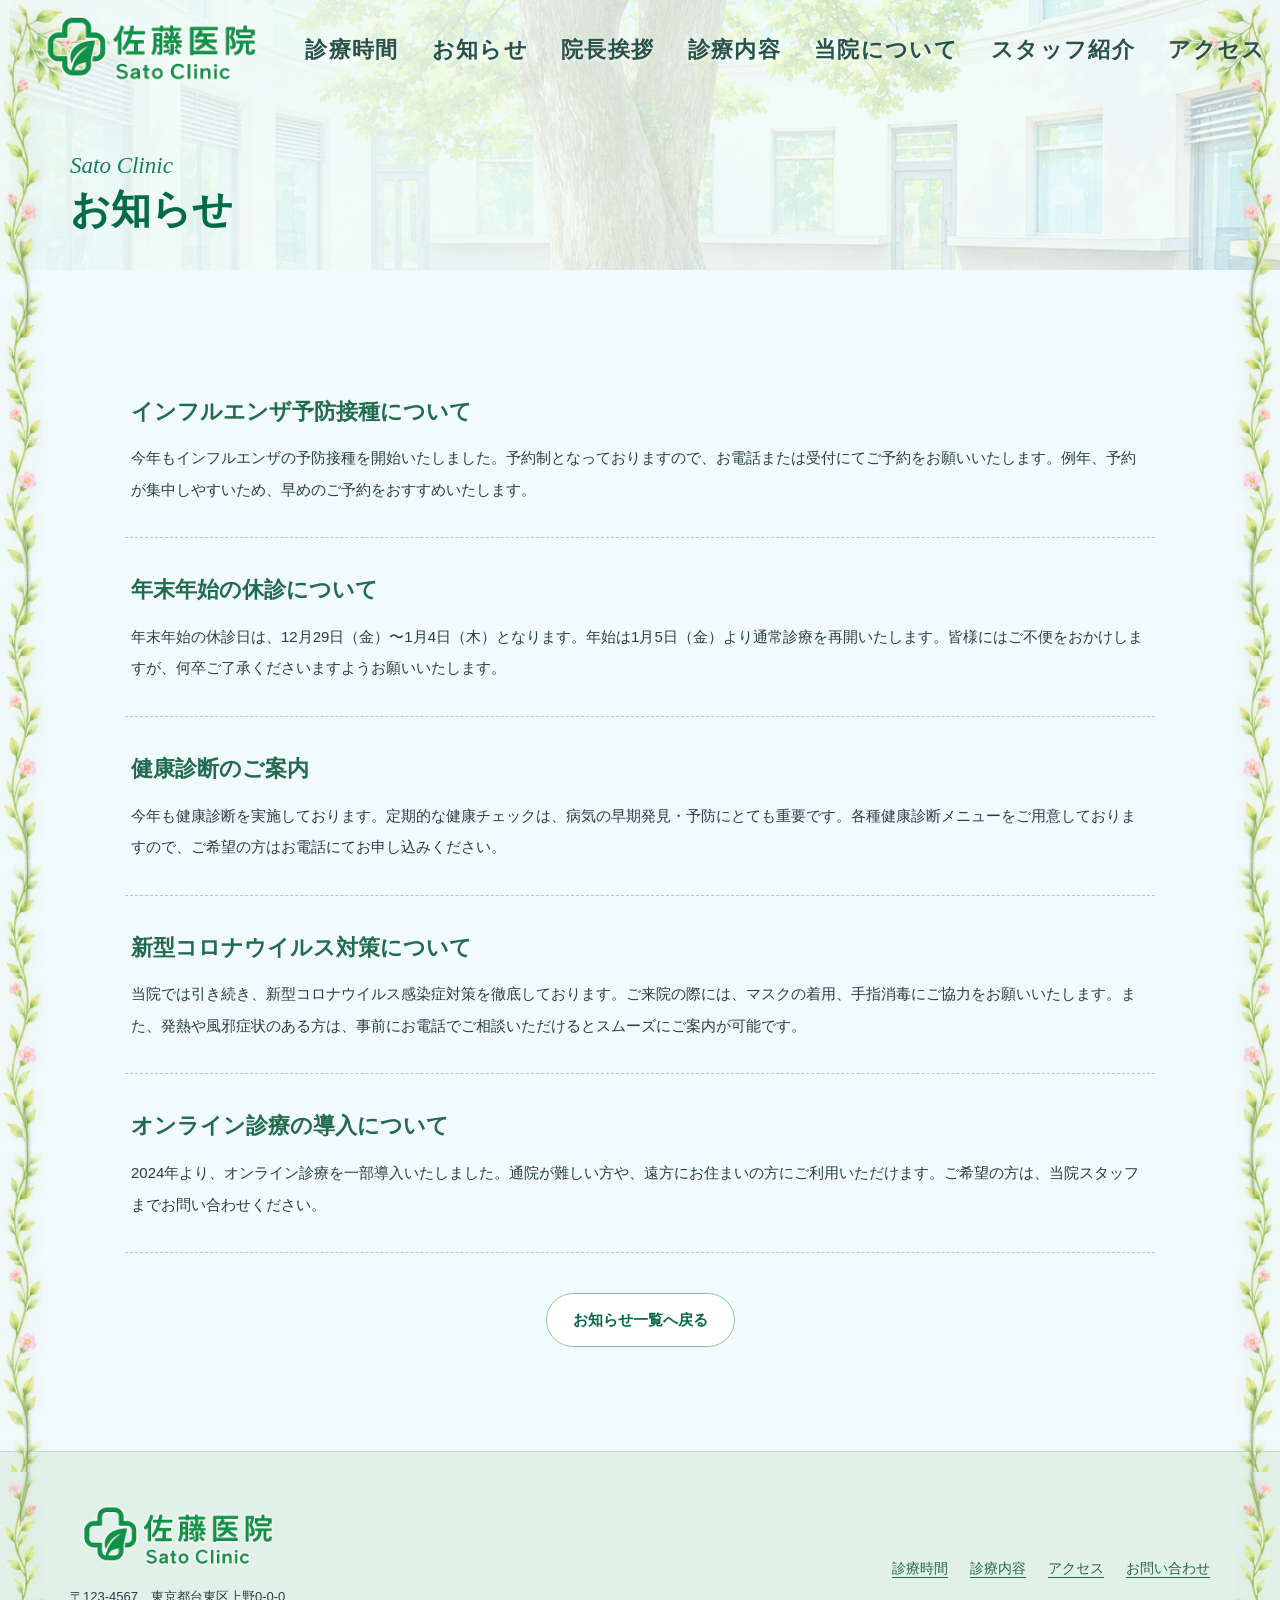
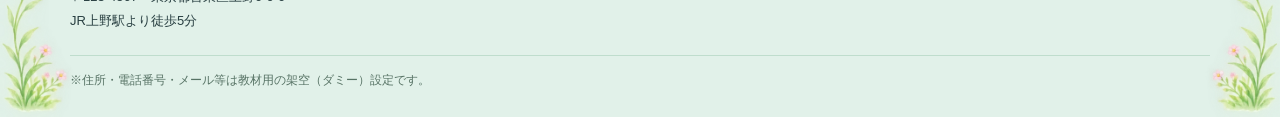
==== commit 9339e5d6: "サイズ調整" ====
--- a/news.html
+++ b/news.html
@@ -18,7 +18,7 @@
   <button class="menu-toggle" type="button" aria-label="メニューを開く" aria-expanded="false" aria-controls="primary-navigation"><span></span><span></span><span></span></button>
   <nav class="primary-navigation" id="primary-navigation" aria-label="メインナビゲーション">
    <ul><li><a href="index.html#hours">診療時間</a></li>
-<li><a href="index.html#news">お知らせ</a></li>
+<li class="nav-news"><a href="index.html#news">お知らせ</a><div class="nav-news__preview"><h2>お知らせ一覧</h2><ul><li><a href="news.html#influenza">インフルエンザ予防接種について</a></li><li><a href="news.html#winter-holidays">年末年始の休診について</a></li><li><a href="news.html#health-checkup">健康診断のご案内</a></li><li><a href="news.html#covid-19">新型コロナウイルス対策について</a></li><li><a href="news.html#online-care">オンライン診療の導入について</a></li></ul></div></li>
 <li><a href="index.html#greeting">院長挨拶</a></li>
 <li><a href="index.html#services">診療内容</a></li>
 <li><a href="index.html#about">当院について</a></li>
--- a/css/style.css
+++ b/css/style.css
@@ -86,22 +86,27 @@
 .nav-access__contact h2 {margin:0 0 8px;font-size:18px;color:#285b47;}
 .nav-access__contact p {margin:4px 0;font-size:14px;line-height:1.55;overflow-wrap:anywhere;}
 .nav-access__contact a {font-size:inherit;letter-spacing:normal;color:var(--color-green-deep);text-shadow:none;white-space:normal;text-decoration:underline;padding:0;border:0;}
-.nav-hours,.nav-services {position:relative;}
-.nav-hours__preview,.nav-services__preview {position:absolute;top:100%;left:0;z-index:5;padding:16px;background:#fffffffa;border:1px solid #c8e5d5;border-radius:16px;box-shadow:0 12px 28px #266d4840;opacity:0;visibility:hidden;transform:translateY(8px);transition:opacity .18s,transform .18s,visibility .18s;}
-.nav-hours__preview {width:min(620px,calc(100vw - 32px));}
+.nav-hours,.nav-services,.nav-news {position:relative;}
+.nav-hours__preview,.nav-services__preview,.nav-news__preview {position:absolute;top:100%;left:0;z-index:5;padding:16px;background:#fffffffa;border:1px solid #c8e5d5;border-radius:16px;box-shadow:0 12px 28px #266d4840;opacity:0;visibility:hidden;transform:translateY(8px);transition:opacity .18s,transform .18s,visibility .18s;}
+.nav-hours__preview {width:min(775px,calc(100vw - 32px));padding:20px;border-radius:20px;}
 .nav-services__preview {width:300px;}
-.nav-hours:hover .nav-hours__preview,.nav-hours:focus-within .nav-hours__preview,.nav-services:hover .nav-services__preview,.nav-services:focus-within .nav-services__preview {opacity:1;visibility:visible;transform:translateY(0);}
-.nav-hours__preview h2,.nav-services__preview h2 {margin:0 0 10px;font-size:18px;color:#285b47;}
+.nav-news__preview {width:360px;}
+.nav-hours:hover .nav-hours__preview,.nav-hours:focus-within .nav-hours__preview,.nav-services:hover .nav-services__preview,.nav-services:focus-within .nav-services__preview,.nav-news:hover .nav-news__preview,.nav-news:focus-within .nav-news__preview {opacity:1;visibility:visible;transform:translateY(0);}
+.nav-hours__preview h2,.nav-services__preview h2,.nav-news__preview h2 {margin:0 0 10px;font-size:18px;color:#285b47;}
+.nav-hours__preview h2 {margin-bottom:12.5px;font-size:22.5px;}
 .nav-hours__table-wrap {overflow-x:auto;}
-.nav-hours__table {width:100%;border-collapse:separate;border-spacing:3px;table-layout:fixed;text-align:center;font-size:12px;line-height:1.4;}
-.nav-hours__table th,.nav-hours__table td {padding:6px 3px;border-radius:6px;background:#e8f4ec;}
+.nav-hours__table {width:100%;border-collapse:separate;border-spacing:3.75px;table-layout:fixed;text-align:center;font-size:15px;line-height:1.4;}
+.nav-hours__table th,.nav-hours__table td {padding:7.5px 3.75px;border-radius:7.5px;background:#e8f4ec;}
 .nav-hours__table thead th {background:#d4ebde;color:#315147;}
 .nav-hours__table tbody th {background:#e5def1;}
 .nav-hours__table td:nth-child(5),.nav-hours__table td:last-child {background:#f6dfe3;}
-.nav-hours__preview p {margin:8px 0 0;font-size:12px;color:#55696c;}
+.nav-hours__preview p {margin:10px 0 0;font-size:15px;color:#55696c;}
 .nav-services__preview ul {display:grid;gap:4px;list-style:none;padding:0;margin:0;}
 .nav-services__preview li a {display:block;padding:8px 6px;border:0;border-radius:6px;font-size:15px;letter-spacing:normal;line-height:1.5;text-shadow:none;white-space:normal;}
 .nav-services__preview li a:hover,.nav-services__preview li a:focus-visible {background:#e8f4ec;}
+.nav-news__preview ul {display:grid;gap:4px;list-style:none;padding:0;margin:0;}
+.nav-news__preview li a {display:block;padding:8px 6px;border:0;border-radius:6px;font-size:14px;letter-spacing:normal;line-height:1.5;text-shadow:none;white-space:normal;}
+.nav-news__preview li a:hover,.nav-news__preview li a:focus-visible {background:#e8f4ec;}
 .menu-toggle {display:none;}
 
 /* -----------------------------------------------------
@@ -110,7 +115,7 @@
 .hero {position:relative;min-height:clamp(430px,51vw,660px);display:flex;align-items:end;background-image:linear-gradient(180deg,rgba(255,255,255,.48) 0%,transparent 29%,transparent 56%,rgba(14,70,38,.16) 100%),url('../assets/images/hospital_2_watercolor.jpg');background-size:cover;background-position:center 55%;}
 .hero::after {content:"";position:absolute;left:0;right:0;bottom:-2px;height:35px;background:linear-gradient(to bottom,transparent,var(--color-bg));pointer-events:none;}
 .hero__content {position:relative;z-index:2;padding-bottom:55px;}
-.hero h1 {margin:0;color:var(--color-green-deep);font-size:clamp(31px,3.7vw,50px);font-weight:800;letter-spacing:.08em;line-height:1.34;text-shadow:0 2px 7px #fff, 1px 1px 1px #f1fff1;}
+.hero h1 {margin:0;color:#0f924a;font-size:clamp(31px,3.7vw,50px);font-weight:800;letter-spacing:.08em;line-height:1.34;text-shadow:0 2px 7px #fff, 1px 1px 1px #f1fff1;}
 .hero h1 span {display:inline-block;animation:hero-title-wave 2.25s ease-in-out infinite;}
 .hero h1 span:nth-child(2) {animation-delay:.12s;}
 .hero h1 span:nth-child(3) {animation-delay:.24s;}
@@ -138,8 +143,8 @@
   height:clamp(37px, 5.6vw, 78px);
   background-position:center; background-size:100% auto; background-repeat:no-repeat;
 }
-.section-heading::before {background-image:url('../assets/images/heading-floral-left.png');}
-.section-heading::after {background-image:url('../assets/images/heading-floral-right.png');}
+.section-heading::before {background-image:url('../assets/images/heading-floral-left-trimmed.webp');}
+.section-heading::after {background-image:url('../assets/images/heading-floral-right-trimmed.webp');}
 @media (min-width:851px) {
   .section-heading {gap:20px;}
 }
@@ -199,6 +204,7 @@
    07 診療内容　アイコンは assets/illustrations
    ----------------------------------------------------- */
 .services-grid {display:grid;grid-template-columns:repeat(2,minmax(0,1fr));column-gap:clamp(34px,5vw,85px);row-gap:55px;max-width:1030px;margin:24px auto 0;}
+.services-grid--other .service-card:last-child {grid-column:1 / -1;width:calc((100% - clamp(34px,5vw,85px)) / 2);justify-self:center;}
 .service-card {text-align:center;padding:0 20px 7px;min-width:0;}
 .service-card__image {width:min(100%,250px);height:220px;object-fit:contain;margin:0 auto 8px;}
 .service-card h3 {font-size:clamp(19px,1.5vw,23px);margin:6px 0 16px;line-height:1.55;font-weight:700;color:#283e3e;}
@@ -222,14 +228,14 @@
   background:url('../assets/images/staff-wreath-pink.webp') center bottom / contain no-repeat;
   pointer-events:none;
 }
-.staff-card:nth-child(1) .staff-image-frame::after {background-image:url('../assets/images/staff-wreath-white.png');}
-.staff-card:nth-child(2) .staff-image-frame::after {background-image:url('../assets/images/staff-wreath-green.webp');}
+.staff-card:nth-child(1) .staff-image-frame::after {background-image:url('../assets/images/staff-wreath-white.webp');}
+.staff-card:nth-child(2) .staff-image-frame::after {background-image:url('../assets/images/staff-wreath-blue-q90.webp');}
 .staff-card:nth-child(3) .staff-image-frame::after {background-image:url('../assets/images/staff-wreath-pink.webp');}
 
 .staff-image-frame img {width:100%;height:100%;border-radius:50%;object-fit:cover;object-position:center 37%;}
 .staff-image-frame--director img {object-position:89% 37%;}
 .staff-image-frame--nurse-manager img {object-position:100% 37%;}
-.staff-image-frame--office-staff img {object-position:0 37%;}
+.staff-image-frame--office-staff img {object-position:center top;}
 .staff-image-frame--large {width:270px;margin-bottom:10px;}
 .staff-feature h3,.staff-card h3 {font-size:clamp(18px,1.5vw,21px);font-weight:800;margin:6px 0 16px;color:#254840;}
 .staff-feature ul,.staff-card ul {padding-left:1.05em;margin:0;line-height:1.9;}
@@ -312,11 +318,13 @@
   .nav-access__preview {position:static;display:none;grid-template-columns:minmax(0,1fr);width:100%;padding:12px;border-radius:12px;box-shadow:none;opacity:1;visibility:visible;transform:none;}
   .nav-access:hover .nav-access__preview,.nav-access:focus-within .nav-access__preview {display:grid;}
   .nav-access__preview > img {height:150px;min-height:0;}
-  .nav-hours__preview,.nav-services__preview {position:static;display:none;width:100%;padding:12px;border-radius:12px;box-shadow:none;opacity:1;visibility:visible;transform:none;}
+  .nav-hours__preview,.nav-services__preview,.nav-news__preview {position:static;display:none;width:100%;padding:12px;border-radius:12px;box-shadow:none;opacity:1;visibility:visible;transform:none;}
   .nav-hours:hover .nav-hours__preview,.nav-hours:focus-within .nav-hours__preview {display:block;}
   .nav-services:hover .nav-services__preview,.nav-services:focus-within .nav-services__preview {display:block;}
+  .nav-news:hover .nav-news__preview,.nav-news:focus-within .nav-news__preview {display:block;}
   .nav-hours__table {min-width:520px;}
   .nav-services__preview li a {padding:9px 4px;}
+  .nav-news__preview li a {padding:9px 4px;}
 }
 @media (max-width:850px) {
   :root {--side-padding:48px;--section-space:68px;}
@@ -382,6 +390,7 @@
   .greeting-panel__copy p {margin-bottom:14px;}
   .section-intro {font-size:14px;margin-bottom:28px;}
   .services-grid {grid-template-columns:1fr;row-gap:40px;}
+  .services-grid--other .service-card:last-child {grid-column:auto;width:auto;}
   .service-card {padding:0 6px;}
   .service-card__image {height:180px;width:220px;}
   .service-card h3 {font-size:19px;margin-bottom:9px;}
